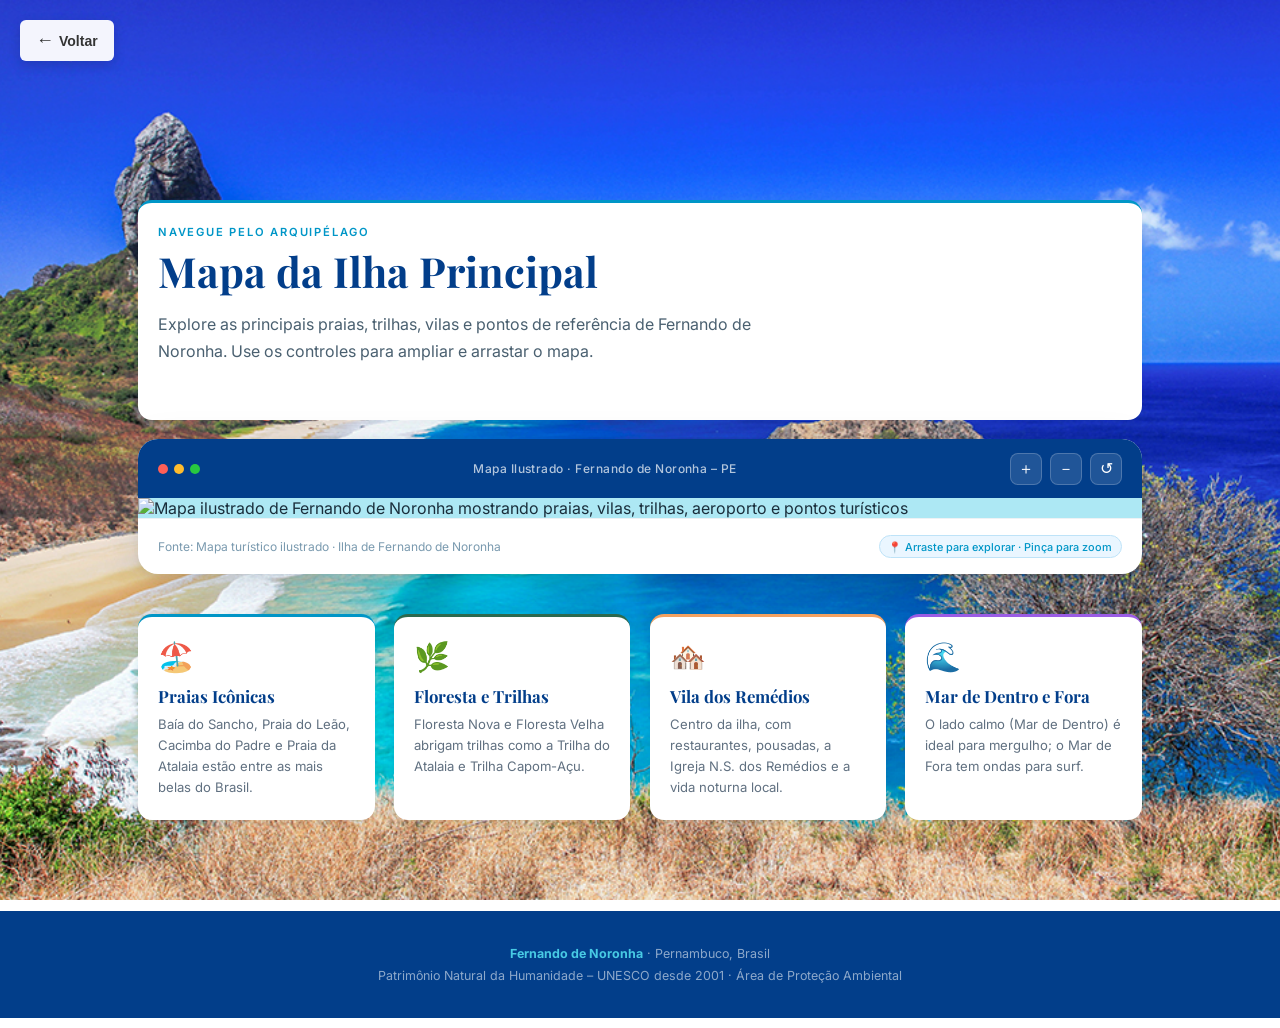
==== mapa.html @ 1cd0bfbb "Add files via upload" ====
<!DOCTYPE html>
<html lang="pt-BR">

<head>
  <meta charset="UTF-8" />
  <meta name="viewport" content="width=device-width, initial-scale=1.0" />
  <title>Mapa – Fernando de Noronha</title>
  <link
    href="https://fonts.googleapis.com/css2?family=Playfair+Display:wght@700;900&family=Inter:wght@400;500;600&display=swap"
    rel="stylesheet" />
  <link rel="stylesheet" href="CSS/mapa.css" />
</head>

<body>

  <button class="btn-voltar" onclick="history.back()" title="Voltar">
    <span>←</span> Voltar
  </button>

  <!-- MAP -->
  <section class="map-section">
    <div class="info-card">
      <p class="section-label">Navegue pelo arquipélago</p>
      <h2 class="section-title">Mapa da Ilha Principal</h2>
      <p class="section-desc">
        Explore as principais praias, trilhas, vilas e pontos de referência de Fernando de Noronha.
        Use os controles para ampliar e arrastar o mapa.
      </p>
    </div>

    <div class="map-card">
      <div class="map-toolbar">
        <div class="toolbar-dots">
          <i></i><i></i><i></i>
        </div>
        <span>Mapa Ilustrado · Fernando de Noronha – PE</span>
        <div class="map-controls">
          <button class="ctrl-btn" id="zoomIn" title="Aproximar">＋</button>
          <button class="ctrl-btn" id="zoomOut" title="Afastar">－</button>
          <button class="ctrl-btn" id="zoomReset" title="Resetar">↺</button>
        </div>
      </div>

      <div class="map-image-wrap" id="mapWrap">
        <img src="/Noronha-web-tur-main/img/mapa-de-Fernando-de-Noronha.webp"
          alt="Mapa ilustrado de Fernando de Noronha mostrando praias, vilas, trilhas, aeroporto e pontos turísticos"
          id="mapImg" draggable="false" />
      </div>

      <div class="map-caption">
        <p>Fonte: Mapa turístico ilustrado · Ilha de Fernando de Noronha</p>
        <span class="hint-badge">📍 Arraste para explorar · Pinça para zoom</span>
      </div>
    </div>

    <!-- INFO CARDS -->
    <div class="info-grid">
      <div class="info-card">
        <span class="card-icon">🏖️</span>
        <p class="card-title">Praias Icônicas</p>
        <p class="card-text">Baía do Sancho, Praia do Leão, Cacimba do Padre e Praia da Atalaia estão entre as mais
          belas do Brasil.</p>
      </div>
      <div class="info-card">
        <span class="card-icon">🌿</span>
        <p class="card-title">Floresta e Trilhas</p>
        <p class="card-text">Floresta Nova e Floresta Velha abrigam trilhas como a Trilha do Atalaia e Trilha Capom-Açu.
        </p>
      </div>
      <div class="info-card">
        <span class="card-icon">🏘️</span>
        <p class="card-title">Vila dos Remédios</p>
        <p class="card-text">Centro da ilha, com restaurantes, pousadas, a Igreja N.S. dos Remédios e a vida noturna
          local.</p>
      </div>
      <div class="info-card">
        <span class="card-icon">🌊</span>
        <p class="card-title">Mar de Dentro e Fora</p>
        <p class="card-text">O lado calmo (Mar de Dentro) é ideal para mergulho; o Mar de Fora tem ondas para surf.</p>
      </div>
    </div>
  </section>

  <footer>
    <p><strong>Fernando de Noronha</strong> · Pernambuco, Brasil</p>
    <p>Patrimônio Natural da Humanidade – UNESCO desde 2001 · Área de Proteção Ambiental</p>
  </footer>

  <script>
    const wrap = document.getElementById('mapWrap');
    const img = document.getElementById('mapImg');
    const btnIn = document.getElementById('zoomIn');
    const btnOut = document.getElementById('zoomOut');
    const btnReset = document.getElementById('zoomReset');

    let zoom = 1, tx = 0, ty = 0;
    let dragging = false, startX = 0, startY = 0, lastTx = 0, lastTy = 0;
    const MIN_ZOOM = 1, MAX_ZOOM = 4;

    function applyTransform() {
      img.style.transform = `scale(${zoom}) translate(${tx}px, ${ty}px)`;
    }

    function clampTranslate() {
      const maxX = (wrap.offsetWidth * (zoom - 1)) / (2 * zoom);
      const maxY = (wrap.offsetHeight * (zoom - 1)) / (2 * zoom);
      tx = Math.max(-maxX, Math.min(maxX, tx));
      ty = Math.max(-maxY, Math.min(maxY, ty));
    }

    function setZoom(z) {
      zoom = Math.max(MIN_ZOOM, Math.min(MAX_ZOOM, z));
      if (zoom === MIN_ZOOM) { tx = 0; ty = 0; }
      clampTranslate();
      applyTransform();
    }

    btnIn.addEventListener('click', () => setZoom(zoom + 0.5));
    btnOut.addEventListener('click', () => setZoom(zoom - 0.5));
    btnReset.addEventListener('click', () => { zoom = 1; tx = 0; ty = 0; applyTransform(); });

    /* Mouse drag */
    wrap.addEventListener('mousedown', e => {
      dragging = true; startX = e.clientX; startY = e.clientY;
      lastTx = tx; lastTy = ty; wrap.style.cursor = 'grabbing';
    });
    window.addEventListener('mousemove', e => {
      if (!dragging) return;
      tx = lastTx + (e.clientX - startX) / zoom;
      ty = lastTy + (e.clientY - startY) / zoom;
      clampTranslate(); applyTransform();
    });
    window.addEventListener('mouseup', () => { dragging = false; wrap.style.cursor = 'grab'; });

    /* Wheel zoom */
    wrap.addEventListener('wheel', e => {
      e.preventDefault();
      setZoom(zoom + (e.deltaY < 0 ? 0.25 : -0.25));
    }, { passive: false });

    /* Touch pinch */
    let lastDist = null;
    wrap.addEventListener('touchstart', e => {
      if (e.touches.length === 2) {
        lastDist = Math.hypot(
          e.touches[0].clientX - e.touches[1].clientX,
          e.touches[0].clientY - e.touches[1].clientY
        );
      } else if (e.touches.length === 1) {
        dragging = true;
        startX = e.touches[0].clientX; startY = e.touches[0].clientY;
        lastTx = tx; lastTy = ty;
      }
    }, { passive: true });

    wrap.addEventListener('touchmove', e => {
      if (e.touches.length === 2 && lastDist) {
        const d = Math.hypot(
          e.touches[0].clientX - e.touches[1].clientX,
          e.touches[0].clientY - e.touches[1].clientY
        );
        setZoom(zoom * (d / lastDist));
        lastDist = d;
      } else if (e.touches.length === 1 && dragging) {
        tx = lastTx + (e.touches[0].clientX - startX) / zoom;
        ty = lastTy + (e.touches[0].clientY - startY) / zoom;
        clampTranslate(); applyTransform();
      }
    }, { passive: true });

    wrap.addEventListener('touchend', () => { dragging = false; lastDist = null; });
  </script>
</body>

</html>
---- CSS/mapa.css ----
*,
    *::before,
    *::after {
        box-sizing: border-box;
        margin: 0;
        padding: 0;
    }

    :root {
        --ocean: #0096C7;
        --deep: #023E8A;
        --lagoon: #48CAE4;
        --green: #2D6A4F;
        --leaf: #52B788;
        --sand: #F5E6C8;
        --white: #FFFFFF;
        --text: #1A2E3B;
    }

    html {
        scroll-behavior: smooth;
    }

    body {
        margin-top: 10%;
        background-image: url('/img/imagem-3.jpg');
        background-position: center;    
        background-repeat: no-repeat;
        background-attachment: fixed;
        background-size: cover;
        font-family: 'Inter', sans-serif;
        color: var(--text);
        min-height: 100vh;
        overflow-x: hidden;
    }

     .btn-voltar {
        position: fixed;
        top: 20px;
        left: 20px;
        z-index: 100;
        background: rgba(255, 255, 255, 0.95);
        color: #333;
        padding: 10px 16px;
        border-radius: 6px;
        text-decoration: none;
        font-weight: 600;
        font-size: 14px;
        display: flex;
        align-items: center;
        gap: 5px;
        transition: all 0.3s ease;
        box-shadow: 0 4px 12px rgba(0, 0, 0, 0.15);
        backdrop-filter: blur(10px);
        border: none;
    }

    .btn-voltar:hover {
        background: white;
        transform: translateX(-4px);
        box-shadow: 0 6px 16px rgba(0, 0, 0, 0.2);
    }

    .btn-voltar:active {
        transform: translateX(-2px);
    }

    .btn-voltar span {
        font-size: 18px;
    }


    .link-externo {
        display: block;
        text-align: center;
        padding: 12px;
        background-color: #0096c7;
        color: #fff;
        text-decoration: none;
        border-radius: 4px;
        font-weight: bold;
        transition: background-color 0.2s;
    }

    .link-externo:hover {
        background-color: #0077b6;
    }


    /* ── MAPA SECTION ── */
    .map-section {
        padding: clamp(2.5rem, 6vw, 4.5rem) clamp(1rem, 4vw, 3rem);
        max-width: 1100px;
        margin-inline: auto;
    }

    .section-label {
        font-size: 0.7rem;
        font-weight: 600;
        letter-spacing: 0.16em;
        text-transform: uppercase;
        color: var(--ocean);
        margin-bottom: 0.5rem;
    }

    .section-title {
        font-family: 'Playfair Display', serif;
        font-size: clamp(1.6rem, 4vw, 2.6rem);
        font-weight: 700;
        color: var(--deep);
        line-height: 1.15;
        margin-bottom: 1rem;
    }

    .section-desc {
        font-size: clamp(0.85rem, 1.8vw, 1rem);
        color: #4A6070;
        line-height: 1.7;
        max-width: 64ch;
        margin-bottom: 2rem;
    }

    /* map card */
    .map-card {
        background: var(--white);
        border-radius: 20px;
        overflow: hidden;
        box-shadow: 0 8px 40px rgba(0, 60, 100, 0.12), 0 2px 8px rgba(0, 0, 0, 0.06);
        position: relative;
    }

    .map-toolbar {
        display: flex;
        align-items: center;
        justify-content: space-between;
        padding: 0.85rem 1.25rem;
        background: var(--deep);
        flex-wrap: wrap;
        gap: 0.5rem;
    }

    .map-toolbar span {
        font-size: 0.75rem;
        color: rgba(255, 255, 255, 0.7);
        font-weight: 500;
        letter-spacing: 0.04em;
    }

    .toolbar-dots {
        display: flex;
        gap: 6px;
    }

    .toolbar-dots i {
        width: 10px;
        height: 10px;
        border-radius: 50%;
        display: inline-block;
    }

    .toolbar-dots i:nth-child(1) {
        background: #FF5F57;
    }

    .toolbar-dots i:nth-child(2) {
        background: #FEBC2E;
    }

    .toolbar-dots i:nth-child(3) {
        background: #28C840;
    }

    .map-controls {
        display: flex;
        gap: 0.5rem;
    }

    .ctrl-btn {
        background: rgba(255, 255, 255, 0.12);
        border: 1px solid rgba(255, 255, 255, 0.2);
        color: white;
        font-size: 1rem;
        width: 32px;
        height: 32px;
        border-radius: 8px;
        cursor: pointer;
        display: flex;
        align-items: center;
        justify-content: center;
        transition: background 0.2s;
        line-height: 1;
    }

    .ctrl-btn:hover {
        background: rgba(255, 255, 255, 0.25);
    }

    .map-image-wrap {
        overflow: hidden;
        cursor: grab;
        touch-action: pinch-zoom;
        background: #ADE8F4;
    }

    .map-image-wrap:active {
        cursor: grabbing;
    }

    .map-image-wrap img {
        width: 100%;
        height: auto;
        display: block;
        transform-origin: center center;
        transform: scale(var(--zoom, 1)) translate(var(--tx, 0px), var(--ty, 0px));
        transition: transform 0.15s ease;
        user-select: none;
        pointer-events: none;
    }

    .map-caption {
        padding: 1rem 1.25rem;
        display: flex;
        align-items: center;
        justify-content: space-between;
        border-top: 1px solid #EEF2F5;
        flex-wrap: wrap;
        gap: 0.5rem;
    }

    .map-caption p {
        font-size: 0.75rem;
        color: #7A9AAF;
    }

    .hint-badge {
        font-size: 0.68rem;
        background: #EAF6FF;
        color: var(--ocean);
        border: 1px solid #BEE3F8;
        border-radius: 50px;
        padding: 0.3em 0.8em;
        font-weight: 500;
    }

    /* ── INFO CARDS ── */
    .info-grid {
        display: grid;
        grid-template-columns: repeat(auto-fit, minmax(220px, 1fr));
        gap: 1.2rem;
        margin-top: 2.5rem;
    }

    .info-card {
        background: var(--white);
        border-radius: 14px;
        padding: 1.4rem 1.25rem;
        box-shadow: 0 2px 12px rgba(0, 50, 80, 0.07);
        border-top: 3px solid var(--ocean);
        margin-bottom: 1.2rem;
        transition: transform 0.2s, box-shadow 0.2s;
    }

    .info-card:nth-child(2) {
        border-top-color: var(--green);
    }

    .info-card:nth-child(3) {
        border-top-color: #F4A261;
    }

    .info-card:nth-child(4) {
        border-top-color: #9B5DE5;
    }

    .info-card:hover {
        transform: translateY(-4px);
        box-shadow: 0 8px 24px rgba(0, 50, 80, 0.12);
    }

    .card-icon {
        font-size: 1.8rem;
        margin-bottom: 0.7rem;
        display: block;
    }

    .card-title {
        font-family: 'Playfair Display', serif;
        font-size: 1.05rem;
        font-weight: 700;
        color: var(--deep);
        margin-bottom: 0.4rem;
    }

    .card-text {
        font-size: 0.82rem;
        color: #607080;
        line-height: 1.6;
    }

    /* ── FOOTER ── */
    footer {
        background: var(--deep);
        color: rgba(255, 255, 255, 0.55);
        text-align: center;
        padding: 2rem 1.5rem;
        font-size: 0.78rem;
        line-height: 1.7;
    }

    footer strong {
        color: var(--lagoon);
    }

    /* ── RESPONSIVE TWEAKS ── */
    @media (max-width: 600px) {
        .stat-item {
            border-right: none;
            border-bottom: 1px solid rgba(255, 255, 255, 0.12);
        }

        .stat-item:last-child {
            border-bottom: none;
        }

        .map-controls {
            display: none;
        }
    }
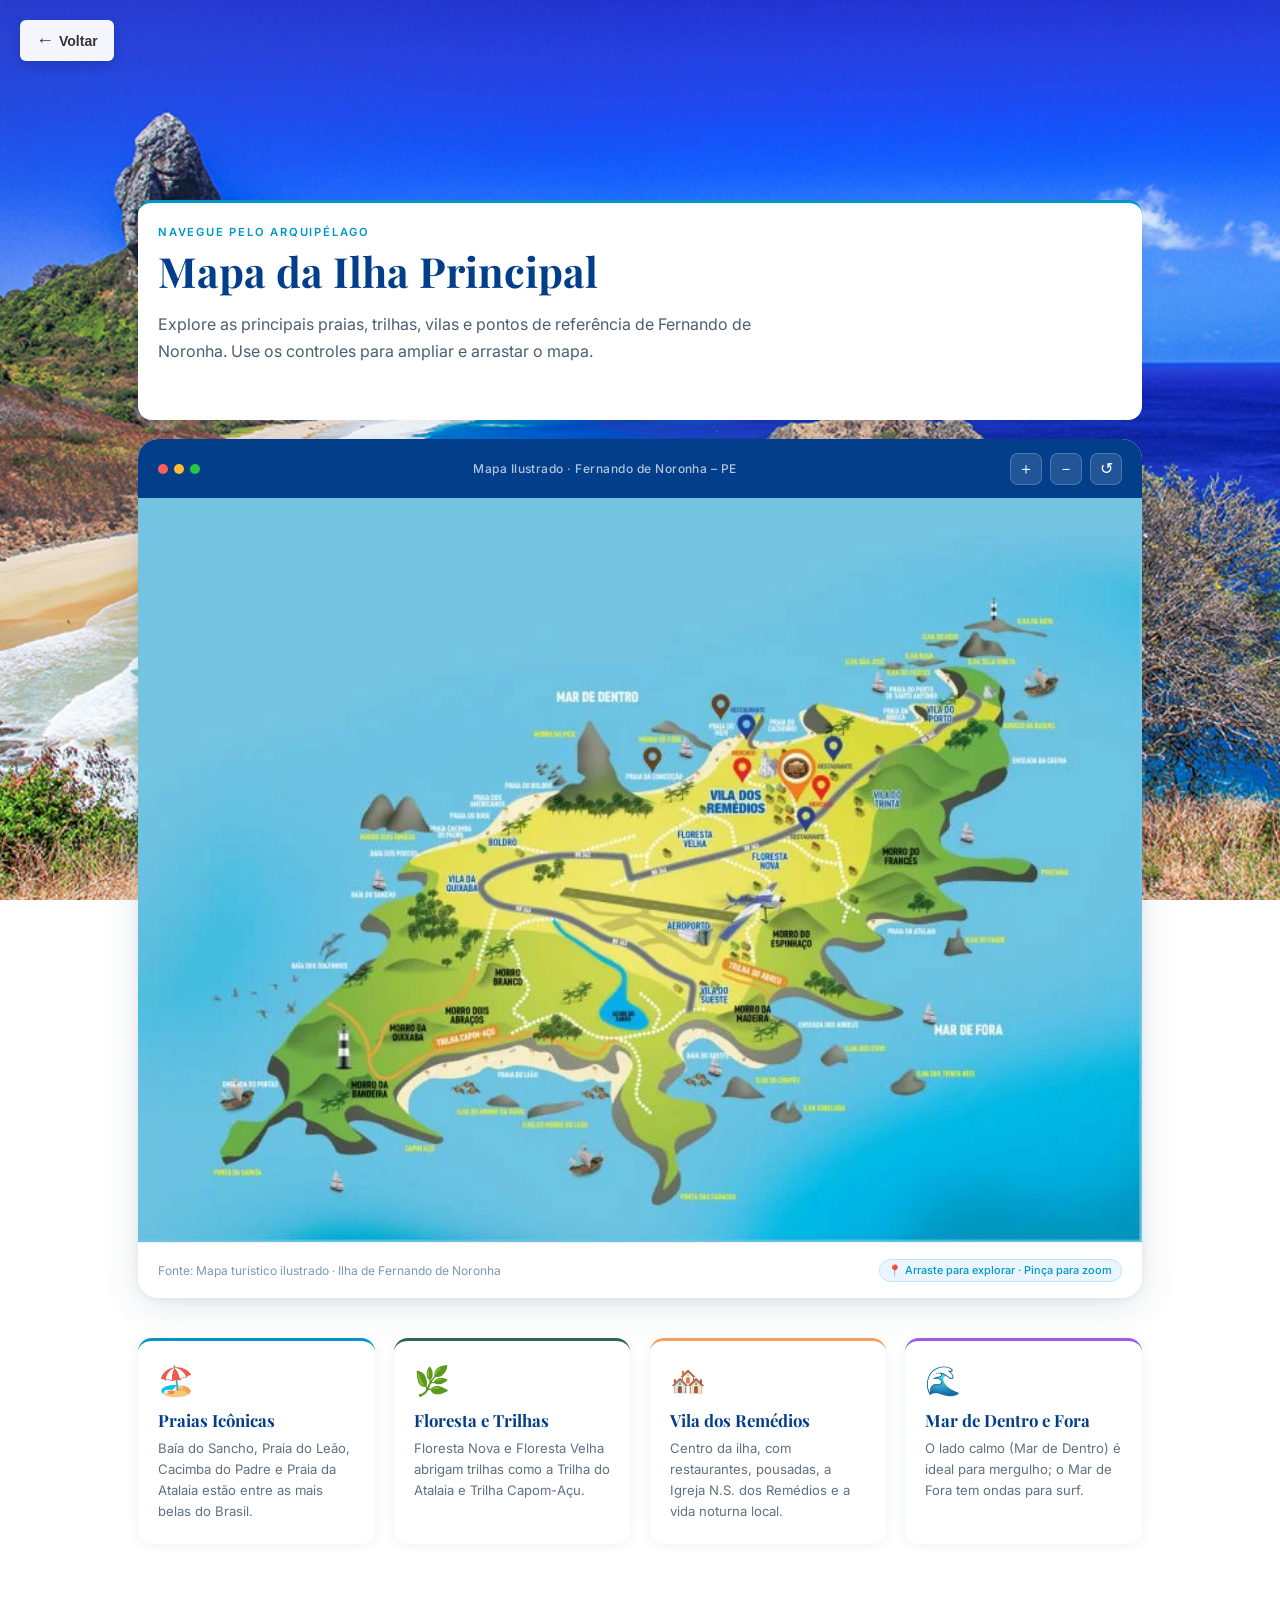
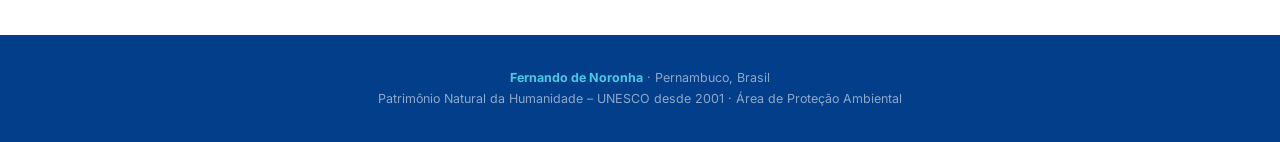
==== commit 64f90e7b: "Add files via upload" ====
--- a/mapa.html
+++ b/mapa.html
@@ -42,7 +42,7 @@
       </div>
 
       <div class="map-image-wrap" id="mapWrap">
-        <img src="/Noronha-web-tur-main/img/mapa-de-Fernando-de-Noronha.webp"
+        <img src="img/mapa-de-Fernando-de-Noronha.webp"
           alt="Mapa ilustrado de Fernando de Noronha mostrando praias, vilas, trilhas, aeroporto e pontos turísticos"
           id="mapImg" draggable="false" />
       </div>
